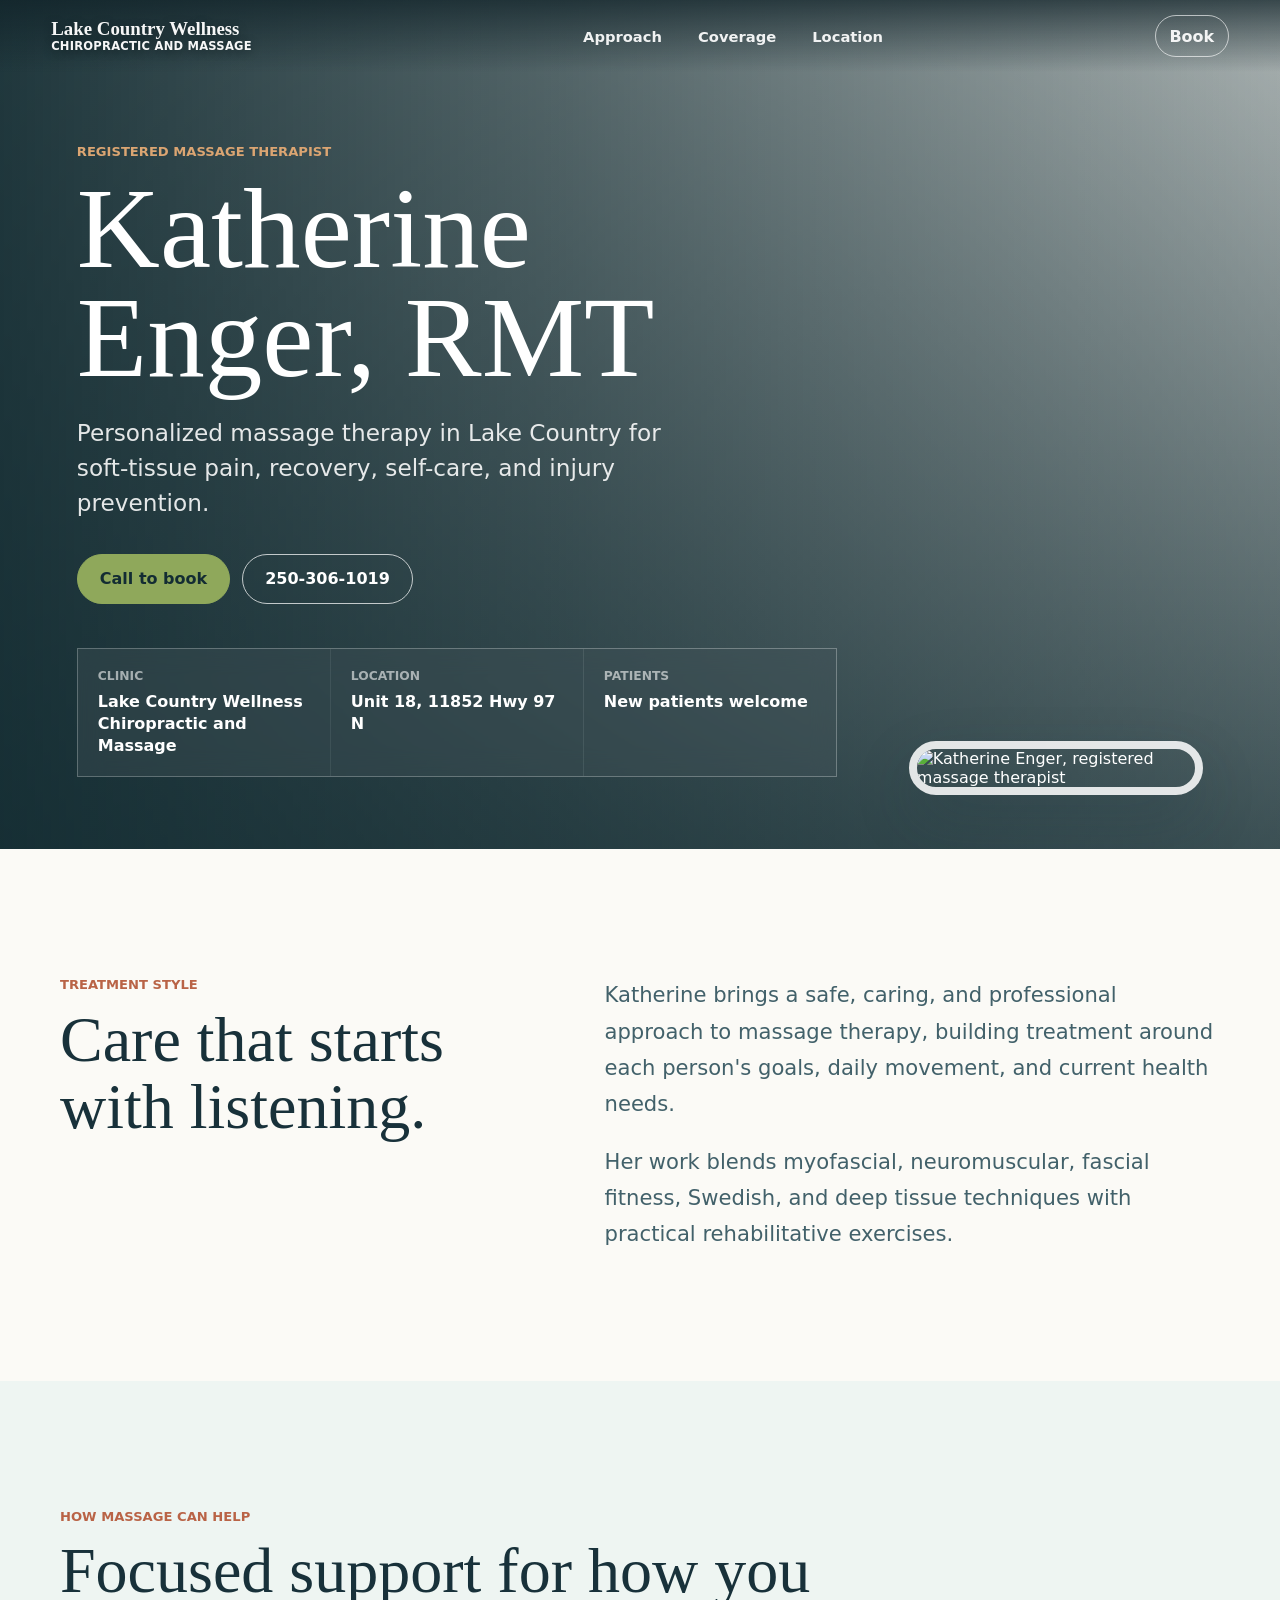
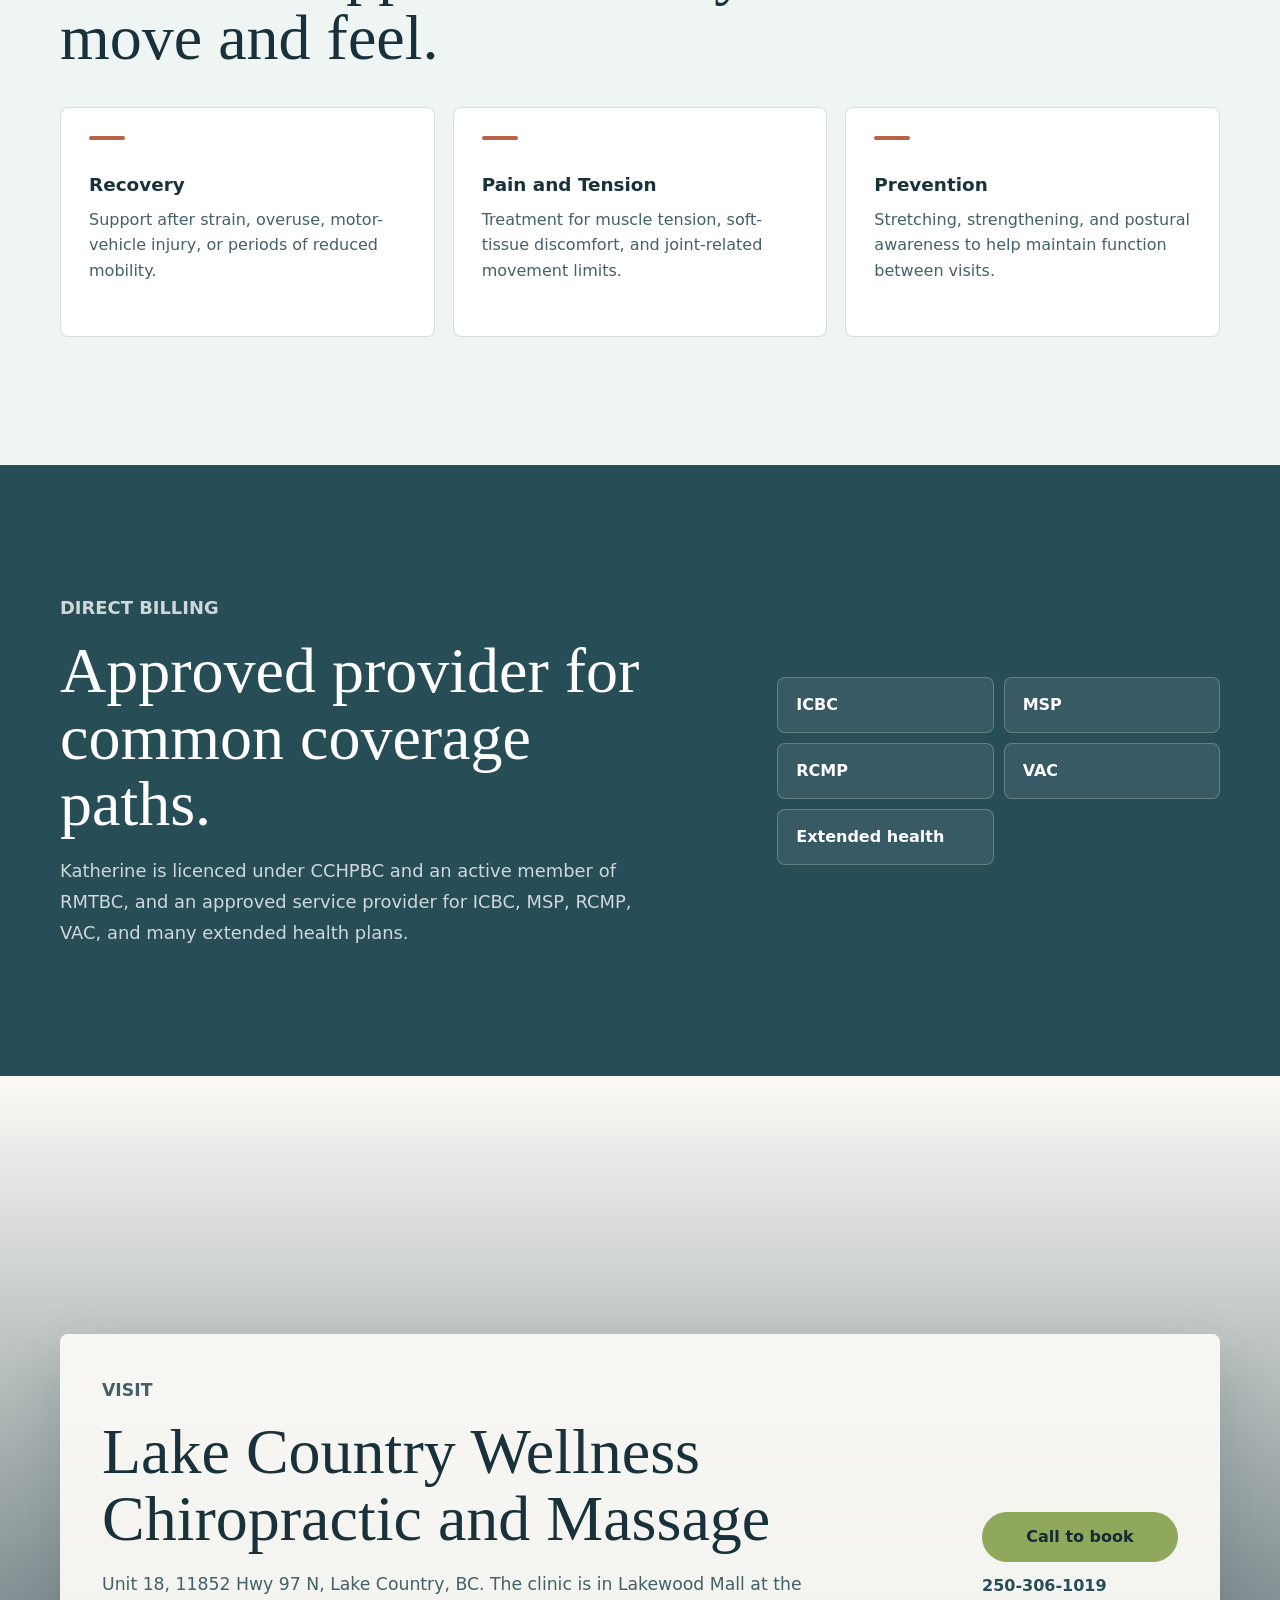
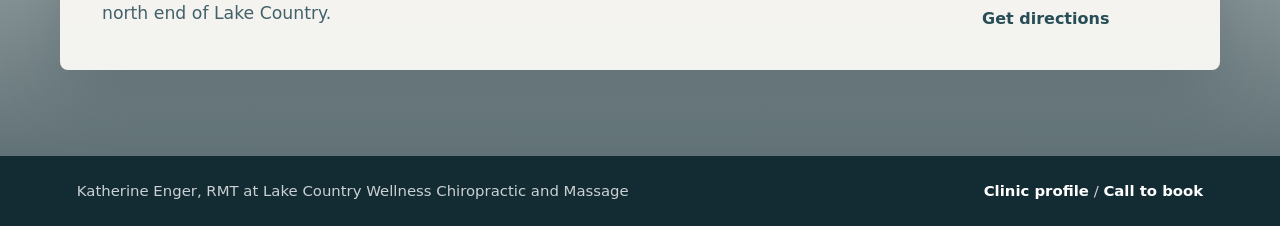
==== index.html @ 4f6250fb "Add files via upload" ====
<!doctype html>
<html lang="en-CA">
  <head>
    <meta charset="utf-8">
    <meta name="viewport" content="width=device-width, initial-scale=1">
    <title>Katherine Enger, RMT | Lake Country Massage Therapy</title>
    <meta
      name="description"
      content="Registered massage therapy with Katherine Enger, RMT at Lake Country Wellness Chiropractic and Massage in Lake Country, BC."
    >
    <meta property="og:title" content="Katherine Enger, RMT">
    <meta
      property="og:description"
      content="Personalized registered massage therapy in Lake Country, BC."
    >
    <meta property="og:type" content="website">
    <meta property="og:image" content="assets/katherine-enger-rmt.jpg">
    <link rel="icon" href="assets/katherine-enger-rmt.jpg">
    <link rel="stylesheet" href="styles.css">
  </head>
  <body>
    <header class="site-header" aria-label="Primary">
      <a class="brand" href="#top" aria-label="Katherine Enger, RMT home">
        <span class="brand-text">
          Lake Country Wellness
          <small>Chiropractic and Massage</small>
        </span>
      </a>
      <nav aria-label="Page sections">
        <a href="#approach">Approach</a>
        <a href="#coverage">Coverage</a>
        <a href="#location">Location</a>
      </nav>
      <a class="header-cta" href="tel:+12503061019">Book</a>
    </header>

    <main id="top">
      <section class="hero" aria-labelledby="hero-title">
        <div class="hero-bg" role="img" aria-label="Registered massage therapy treatment"></div>
        <div class="hero-overlay"></div>
        <div class="hero-content">
          <p class="eyebrow">Registered Massage Therapist</p>
          <h1 id="hero-title">Katherine Enger, RMT</h1>
          <p class="hero-copy">
            Personalized massage therapy in Lake Country for soft-tissue pain,
            recovery, self-care, and injury prevention.
          </p>
          <div class="hero-actions" aria-label="Booking actions">
            <a class="button primary" href="tel:+12503061019">Call to book</a>
            <a class="button secondary" href="tel:+12503061019">250-306-1019</a>
          </div>
          <dl class="hero-facts" aria-label="Practice details">
            <div>
              <dt>Clinic</dt>
              <dd>Lake Country Wellness Chiropractic and Massage</dd>
            </div>
            <div>
              <dt>Location</dt>
              <dd>Unit 18, 11852 Hwy 97 N</dd>
            </div>
            <div>
              <dt>Patients</dt>
              <dd>New patients welcome</dd>
            </div>
          </dl>
        </div>
        <figure class="portrait">
          <img src="assets/katherine-enger-rmt.jpg" alt="Katherine Enger, registered massage therapist">
        </figure>
      </section>

      <section id="approach" class="section intro">
        <div class="section-inner two-column">
          <div>
            <p class="eyebrow">Treatment Style</p>
            <h2>Care that starts with listening.</h2>
          </div>
          <div class="lead-copy">
            <p>
              Katherine brings a safe, caring, and professional approach to massage
              therapy, building treatment around each person's goals, daily movement,
              and current health needs.
            </p>
            <p>
              Her work blends myofascial, neuromuscular, fascial fitness, Swedish,
              and deep tissue techniques with practical rehabilitative exercises.
            </p>
          </div>
        </div>
      </section>

      <section class="section services" aria-labelledby="services-title">
        <div class="section-inner">
          <div class="section-heading">
            <p class="eyebrow">How Massage Can Help</p>
            <h2 id="services-title">Focused support for how you move and feel.</h2>
          </div>
          <div class="service-grid">
            <article class="service-card">
              <span class="service-icon" aria-hidden="true"></span>
              <h3>Recovery</h3>
              <p>Support after strain, overuse, motor-vehicle injury, or periods of reduced mobility.</p>
            </article>
            <article class="service-card">
              <span class="service-icon" aria-hidden="true"></span>
              <h3>Pain and Tension</h3>
              <p>Treatment for muscle tension, soft-tissue discomfort, and joint-related movement limits.</p>
            </article>
            <article class="service-card">
              <span class="service-icon" aria-hidden="true"></span>
              <h3>Prevention</h3>
              <p>Stretching, strengthening, and postural awareness to help maintain function between visits.</p>
            </article>
          </div>
        </div>
      </section>

      <section id="coverage" class="section coverage" aria-labelledby="coverage-title">
        <div class="section-inner coverage-layout">
          <div class="coverage-copy">
            <p class="eyebrow">Direct Billing</p>
            <h2 id="coverage-title">Approved provider for common coverage paths.</h2>
            <p>
              Katherine is licenced under CCHPBC and an active member of RMTBC,
              and an approved service provider for ICBC, MSP, RCMP, VAC, and many
              extended health plans.
            </p>
          </div>
          <ul class="coverage-list" aria-label="Coverage options">
            <li>ICBC</li>
            <li>MSP</li>
            <li>RCMP</li>
            <li>VAC</li>
            <li>Extended health</li>
          </ul>
        </div>
      </section>

      <section id="location" class="section location" aria-labelledby="location-title">
        <div class="location-photo" role="img" aria-label="Okanagan lake landscape"></div>
        <div class="section-inner location-panel">
          <div>
            <p class="eyebrow">Visit</p>
            <h2 id="location-title">Lake Country Wellness Chiropractic and Massage</h2>
            <p>
              Unit 18, 11852 Hwy 97 N, Lake Country, BC. The clinic is in Lakewood
              Mall at the north end of Lake Country.
            </p>
          </div>
          <div class="contact-stack">
            <a class="button primary" href="tel:+12503061019">Call to book</a>
            <a class="text-link" href="tel:+12503061019">250-306-1019</a>
            <a
              class="text-link"
              href="https://www.google.com/maps/search/?api=1&query=Unit+18+11852+HWY+97+N+Lake+Country+BC+V4V+1E3"
            >Get directions</a>
          </div>
        </div>
      </section>
    </main>

    <footer class="site-footer">
      <p>Katherine Enger, RMT at Lake Country Wellness Chiropractic and Massage</p>
      <p>
        <a href="https://lakecountryspineandwellness.com/therapists">Clinic profile</a>
        <span aria-hidden="true"> / </span>
        <a href="tel:+12503061019">Call to book</a>
      </p>
    </footer>
  </body>
</html>
---- styles.css ----
:root {
  --ink: #18313a;
  --ink-soft: #42616a;
  --paper: #fbfaf6;
  --mist: #eef5f2;
  --sage: #8fa85b;
  --teal: #416c75;
  --teal-deep: #274d57;
  --clay: #b96346;
  --white: #ffffff;
  --line: rgba(24, 49, 58, 0.16);
  --shadow: 0 24px 60px rgba(24, 49, 58, 0.2);
}

* {
  box-sizing: border-box;
}

html {
  scroll-behavior: smooth;
}

body {
  margin: 0;
  background: var(--paper);
  color: var(--ink);
  font-family: Inter, ui-sans-serif, system-ui, -apple-system, BlinkMacSystemFont, "Segoe UI", sans-serif;
  letter-spacing: 0;
}

body::selection {
  background: var(--sage);
  color: var(--ink);
}

a {
  color: inherit;
  text-decoration: none;
}

img {
  display: block;
  max-width: 100%;
}

.site-header {
  position: fixed;
  top: 0;
  left: 0;
  z-index: 20;
  display: grid;
  grid-template-columns: auto 1fr auto;
  align-items: center;
  gap: 24px;
  width: 100%;
  min-height: 72px;
  padding: 14px clamp(18px, 4vw, 56px);
  color: var(--white);
  background: linear-gradient(180deg, rgba(16, 34, 40, 0.74), rgba(16, 34, 40, 0));
}

.brand {
  display: inline-flex;
  align-items: center;
  width: 260px;
  min-width: 210px;
}

.brand-text {
  display: grid;
  gap: 2px;
  color: rgba(255, 255, 255, 0.96);
  font-family: Georgia, "Times New Roman", serif;
  font-size: 1.18rem;
  font-weight: 700;
  line-height: 1;
  text-shadow: 0 2px 10px rgba(0, 0, 0, 0.35);
}

.brand-text small {
  font-family: Inter, ui-sans-serif, system-ui, -apple-system, BlinkMacSystemFont, "Segoe UI", sans-serif;
  font-size: 0.72rem;
  font-weight: 800;
  letter-spacing: 0.02em;
  text-transform: uppercase;
}

nav {
  display: flex;
  justify-content: center;
  gap: clamp(18px, 3vw, 36px);
  font-size: 0.92rem;
  font-weight: 700;
}

nav a,
.header-cta {
  opacity: 0.92;
}

nav a:hover,
.header-cta:hover,
.text-link:hover {
  opacity: 1;
  text-decoration: underline;
  text-underline-offset: 5px;
}

.header-cta {
  display: inline-flex;
  align-items: center;
  justify-content: center;
  min-width: 74px;
  min-height: 42px;
  border: 1px solid rgba(255, 255, 255, 0.68);
  border-radius: 999px;
  font-weight: 800;
}

.hero {
  position: relative;
  min-height: 88vh;
  padding: clamp(112px, 16vh, 180px) clamp(20px, 6vw, 84px) clamp(56px, 8vh, 96px);
  overflow: hidden;
  color: var(--white);
}

.hero-bg,
.hero-overlay {
  position: absolute;
  inset: 0;
}

.hero-bg {
  background-image: url("assets/massage-therapy-room.jpg");
  background-position: center;
  background-size: cover;
  transform: scale(1.02);
}

.hero-overlay {
  background:
    linear-gradient(90deg, rgba(18, 43, 49, 0.92), rgba(18, 43, 49, 0.64) 44%, rgba(18, 43, 49, 0.2)),
    linear-gradient(180deg, rgba(18, 43, 49, 0.18), rgba(18, 43, 49, 0.78));
}

.hero-content {
  position: relative;
  z-index: 2;
  max-width: 820px;
}

.eyebrow {
  margin: 0 0 14px;
  color: var(--clay);
  font-size: 0.82rem;
  font-weight: 900;
  line-height: 1.2;
  text-transform: uppercase;
}

.hero .eyebrow {
  color: #dba572;
}

h1,
h2,
h3,
p {
  margin-top: 0;
}

h1 {
  max-width: 760px;
  margin-bottom: 22px;
  font-family: Georgia, "Times New Roman", serif;
  font-size: clamp(3.4rem, 9vw, 8.6rem);
  font-weight: 500;
  line-height: 0.95;
  letter-spacing: 0;
}

h2 {
  margin-bottom: 18px;
  font-family: Georgia, "Times New Roman", serif;
  font-size: clamp(2.25rem, 5vw, 4.35rem);
  font-weight: 500;
  line-height: 1.04;
  letter-spacing: 0;
}

h3 {
  margin-bottom: 10px;
  font-size: 1.15rem;
  line-height: 1.2;
  letter-spacing: 0;
}

.hero-copy {
  max-width: 620px;
  margin-bottom: 34px;
  font-size: clamp(1.12rem, 2vw, 1.45rem);
  line-height: 1.52;
  color: rgba(255, 255, 255, 0.88);
}

.hero-actions {
  display: flex;
  flex-wrap: wrap;
  gap: 12px;
  margin-bottom: 44px;
}

.button {
  display: inline-flex;
  align-items: center;
  justify-content: center;
  min-height: 50px;
  padding: 0 22px;
  border-radius: 999px;
  font-weight: 900;
  line-height: 1;
  transition: transform 160ms ease, background-color 160ms ease, border-color 160ms ease;
}

.button:hover {
  transform: translateY(-1px);
}

.button.primary {
  border: 1px solid var(--sage);
  background: var(--sage);
  color: #132c33;
}

.button.secondary {
  border: 1px solid rgba(255, 255, 255, 0.72);
  color: var(--white);
}

.hero-facts {
  display: grid;
  grid-template-columns: repeat(3, minmax(0, 1fr));
  gap: 1px;
  max-width: 760px;
  margin: 0;
  border: 1px solid rgba(255, 255, 255, 0.2);
  background: rgba(255, 255, 255, 0.12);
  backdrop-filter: blur(12px);
}

.hero-facts div {
  min-height: 96px;
  padding: 20px;
  background: rgba(14, 35, 41, 0.28);
}

.hero-facts dt {
  margin-bottom: 8px;
  color: rgba(255, 255, 255, 0.58);
  font-size: 0.77rem;
  font-weight: 900;
  text-transform: uppercase;
}

.hero-facts dd {
  margin: 0;
  font-weight: 800;
  line-height: 1.35;
}

.portrait {
  position: absolute;
  right: clamp(22px, 6vw, 88px);
  bottom: clamp(22px, 6vh, 70px);
  z-index: 3;
  width: clamp(172px, 23vw, 300px);
  margin: 0;
  border: 8px solid rgba(255, 255, 255, 0.86);
  border-radius: 999px;
  box-shadow: var(--shadow);
  overflow: hidden;
}

.section {
  padding: clamp(70px, 10vw, 132px) 0;
}

.section-inner {
  width: min(1160px, calc(100% - 40px));
  margin: 0 auto;
}

.two-column {
  display: grid;
  grid-template-columns: minmax(0, 0.85fr) minmax(0, 1.15fr);
  gap: clamp(32px, 7vw, 96px);
  align-items: start;
}

.lead-copy {
  color: var(--ink-soft);
  font-size: clamp(1.05rem, 2vw, 1.32rem);
  line-height: 1.72;
}

.lead-copy p:last-child,
.coverage-copy p:last-child,
.location-panel p:last-child,
.service-card p:last-child,
.site-footer p:last-child {
  margin-bottom: 0;
}

.services {
  background: var(--mist);
}

.section-heading {
  max-width: 760px;
  margin-bottom: 36px;
}

.service-grid {
  display: grid;
  grid-template-columns: repeat(3, minmax(0, 1fr));
  gap: 18px;
}

.service-card {
  min-height: 230px;
  padding: 28px;
  border: 1px solid var(--line);
  border-radius: 8px;
  background: var(--white);
}

.service-icon {
  display: block;
  width: 36px;
  height: 4px;
  margin-bottom: 34px;
  border-radius: 99px;
  background: var(--clay);
}

.service-card p {
  color: var(--ink-soft);
  line-height: 1.62;
}

.coverage {
  background: var(--teal-deep);
  color: var(--white);
}

.coverage-layout {
  display: grid;
  grid-template-columns: minmax(0, 1fr) minmax(280px, 0.72fr);
  gap: clamp(32px, 8vw, 110px);
  align-items: center;
}

.coverage-copy p {
  max-width: 700px;
  color: rgba(255, 255, 255, 0.78);
  font-size: 1.12rem;
  line-height: 1.72;
}

.coverage-list {
  display: grid;
  grid-template-columns: repeat(2, minmax(0, 1fr));
  gap: 10px;
  margin: 0;
  padding: 0;
  list-style: none;
}

.coverage-list li {
  min-height: 56px;
  padding: 17px 18px;
  border: 1px solid rgba(255, 255, 255, 0.22);
  border-radius: 8px;
  background: rgba(255, 255, 255, 0.08);
  font-weight: 850;
}

.location {
  position: relative;
  min-height: 680px;
  display: grid;
  align-items: end;
  padding: 0;
  overflow: hidden;
}

.location-photo {
  position: absolute;
  inset: 0;
  background-image:
    linear-gradient(180deg, rgba(251, 250, 246, 0.14), rgba(24, 49, 58, 0.68)),
    url("assets/clinic-team-image.jpg");
  background-position: center;
  background-size: cover;
}

.location-panel {
  position: relative;
  z-index: 2;
  display: grid;
  grid-template-columns: minmax(0, 1fr) auto;
  gap: 28px;
  align-items: end;
  margin-bottom: clamp(36px, 8vw, 86px);
  padding: clamp(26px, 4vw, 42px);
  border-radius: 8px;
  background: rgba(251, 250, 246, 0.94);
  box-shadow: var(--shadow);
}

.location-panel p {
  max-width: 740px;
  color: var(--ink-soft);
  font-size: 1.08rem;
  line-height: 1.68;
}

.contact-stack {
  display: grid;
  justify-items: start;
  gap: 14px;
  min-width: 196px;
}

.contact-stack .button {
  width: 100%;
}

.text-link {
  color: var(--teal-deep);
  font-weight: 900;
}

.site-footer {
  display: flex;
  flex-wrap: wrap;
  justify-content: space-between;
  gap: 14px;
  padding: 26px clamp(20px, 6vw, 84px);
  color: rgba(255, 255, 255, 0.78);
  background: #132c33;
  font-size: 0.93rem;
}

.site-footer p {
  margin: 0;
}

.site-footer a {
  color: var(--white);
  font-weight: 800;
}

@media (max-width: 920px) {
  .site-header {
    grid-template-columns: auto 1fr;
    min-height: 66px;
  }

  .brand {
    width: 220px;
    min-width: 180px;
  }

  nav {
    display: none;
  }

  .header-cta {
    justify-self: end;
  }

  .hero {
    min-height: auto;
    padding-top: 112px;
  }

  .hero-overlay {
    background:
      linear-gradient(180deg, rgba(18, 43, 49, 0.88), rgba(18, 43, 49, 0.5) 48%, rgba(18, 43, 49, 0.86)),
      linear-gradient(90deg, rgba(18, 43, 49, 0.64), rgba(18, 43, 49, 0.34));
  }

  .portrait {
    position: relative;
    right: auto;
    bottom: auto;
    width: min(240px, 62vw);
    margin: 38px 0 0;
  }

  .hero-facts,
  .service-grid,
  .coverage-layout,
  .location-panel,
  .two-column {
    grid-template-columns: 1fr;
  }

  .location-panel {
    align-items: start;
  }
}

@media (max-width: 600px) {
  .site-header {
    gap: 12px;
    padding: 12px 16px;
  }

  .brand {
    width: 190px;
    min-width: 0;
  }

  .brand-text {
    font-size: 1rem;
  }

  .brand-text small {
    font-size: 0.62rem;
  }

  .header-cta {
    min-width: 66px;
    min-height: 40px;
  }

  .hero {
    padding: 100px 18px 48px;
  }

  h1 {
    font-size: 3.35rem;
  }

  .button {
    width: 100%;
  }

  .hero-facts div {
    min-height: 82px;
    padding: 16px;
  }

  .section-inner {
    width: min(100% - 32px, 1160px);
  }

  .section {
    padding: 58px 0;
  }

  .service-card {
    min-height: 0;
  }

  .coverage-list {
    grid-template-columns: 1fr;
  }

  .location {
    min-height: 640px;
  }

  .location-panel {
    margin-bottom: 22px;
    padding: 24px;
  }
}
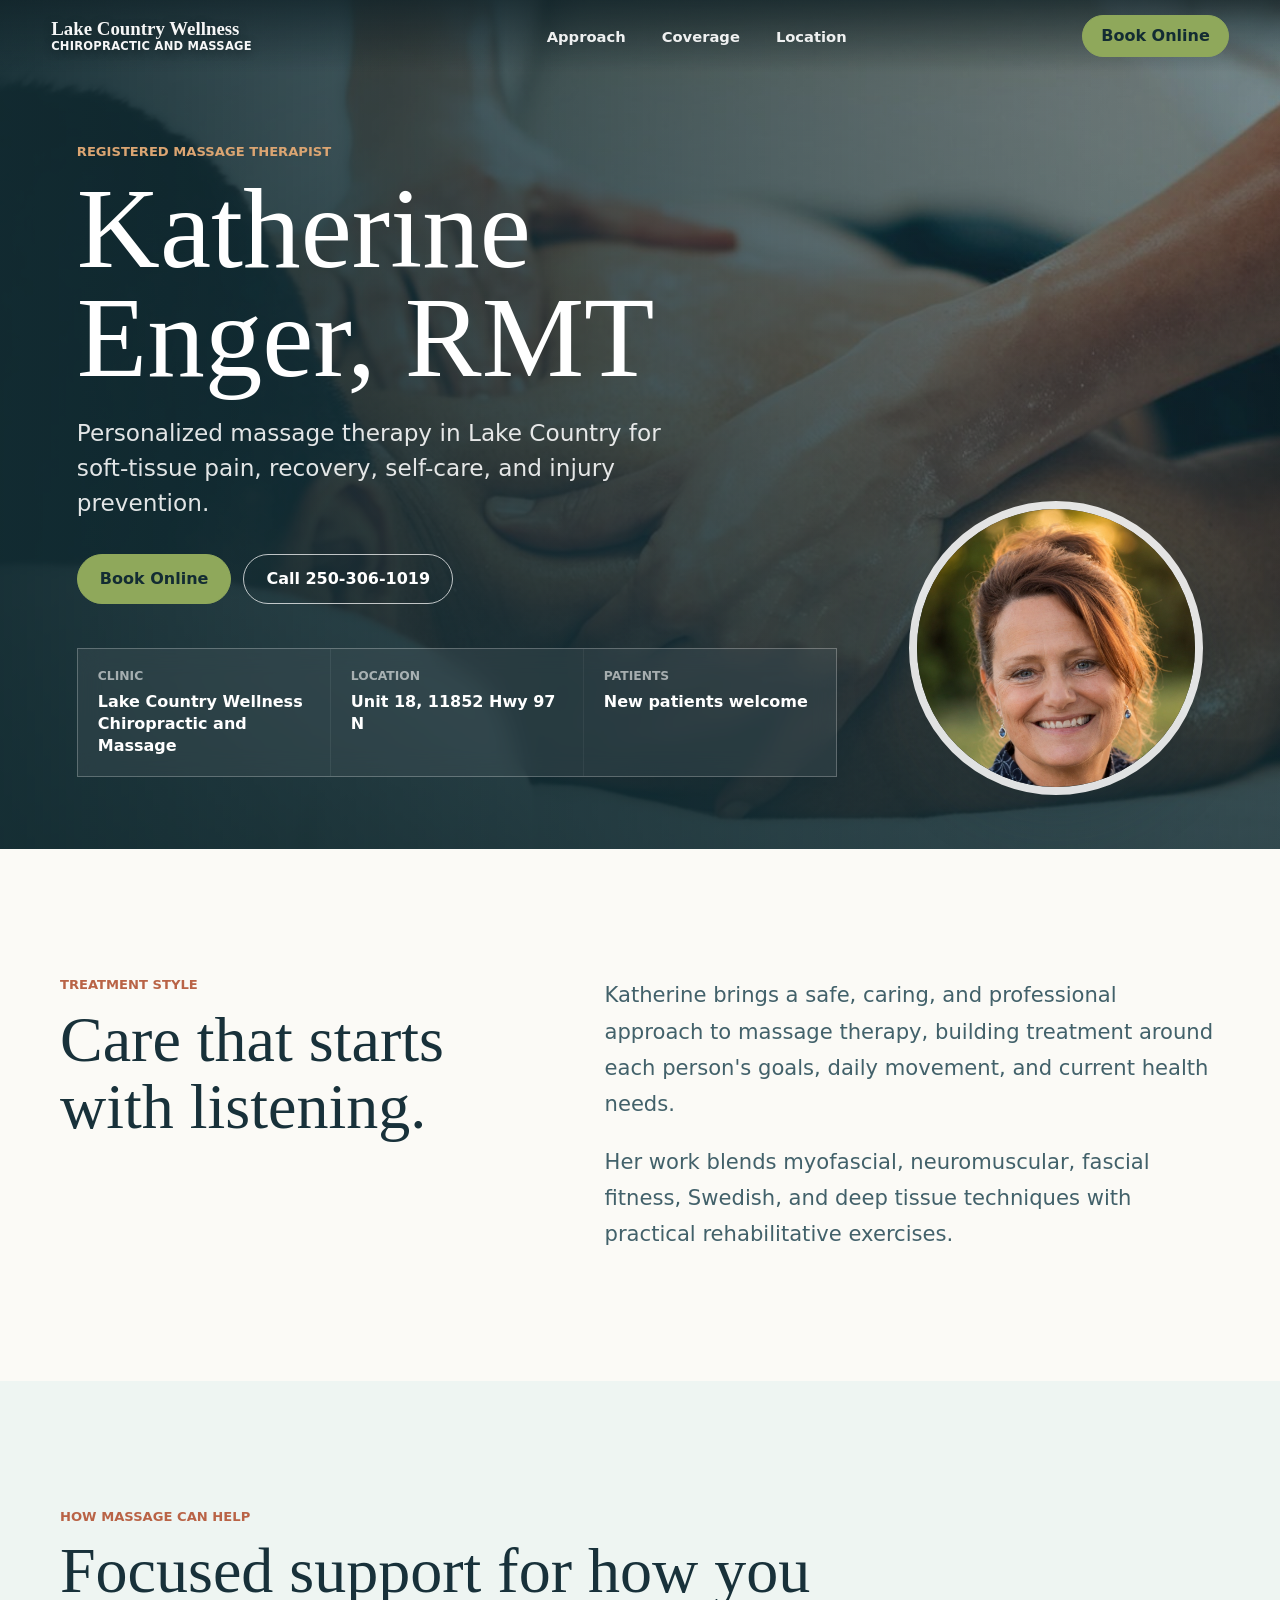
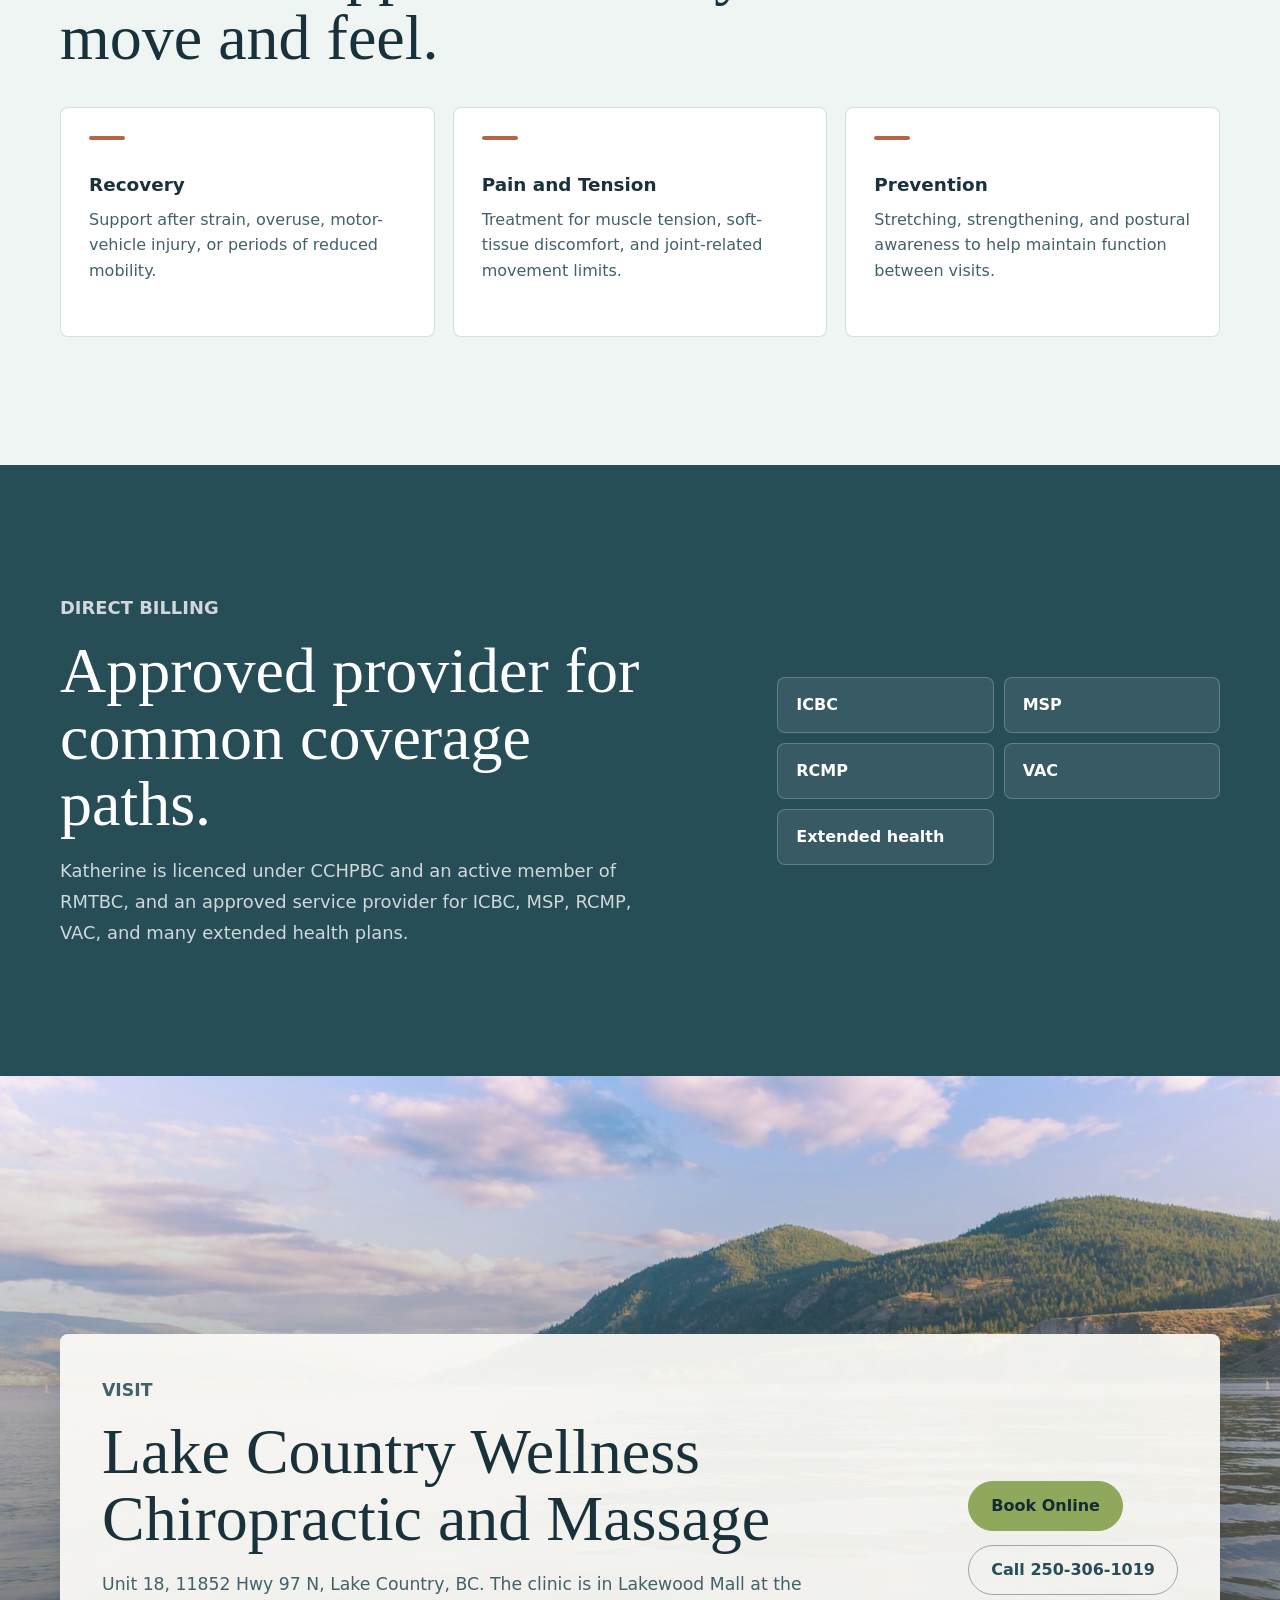
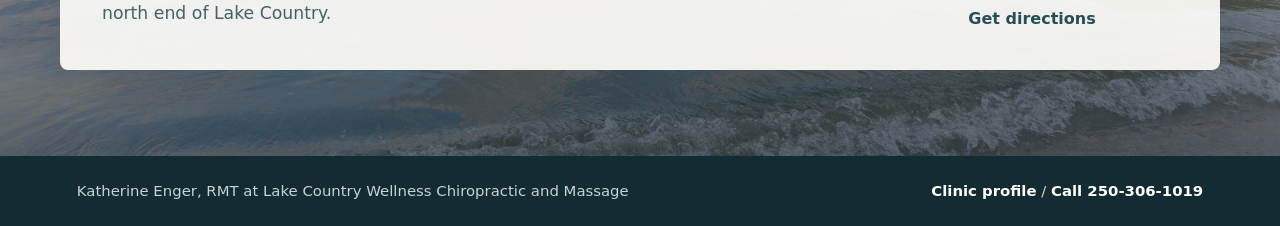
==== commit 5343314f: "Fix asset paths and booking links" ====
--- a/index.html
+++ b/index.html
@@ -31,7 +31,7 @@
         <a href="#coverage">Coverage</a>
         <a href="#location">Location</a>
       </nav>
-      <a class="header-cta" href="tel:+12503061019">Book</a>
+      <a class="header-cta" href="https://katherineengerrmt.janeapp.com/" target="_blank" rel="noopener noreferrer">Book Online</a>
     </header>
 
     <main id="top">
@@ -46,8 +46,8 @@
             recovery, self-care, and injury prevention.
           </p>
           <div class="hero-actions" aria-label="Booking actions">
-            <a class="button primary" href="tel:+12503061019">Call to book</a>
-            <a class="button secondary" href="tel:+12503061019">250-306-1019</a>
+            <a class="button primary booking-button" href="https://katherineengerrmt.janeapp.com/" target="_blank" rel="noopener noreferrer">Book Online</a>
+            <a class="button secondary call-button" href="tel:+12503061019">Call 250-306-1019</a>
           </div>
           <dl class="hero-facts" aria-label="Practice details">
             <div>
@@ -148,8 +148,8 @@
             </p>
           </div>
           <div class="contact-stack">
-            <a class="button primary" href="tel:+12503061019">Call to book</a>
-            <a class="text-link" href="tel:+12503061019">250-306-1019</a>
+            <a class="button primary booking-button" href="https://katherineengerrmt.janeapp.com/" target="_blank" rel="noopener noreferrer">Book Online</a>
+            <a class="button secondary call-button" href="tel:+12503061019">Call 250-306-1019</a>
             <a
               class="text-link"
               href="https://www.google.com/maps/search/?api=1&query=Unit+18+11852+HWY+97+N+Lake+Country+BC+V4V+1E3"
@@ -164,7 +164,7 @@
       <p>
         <a href="https://lakecountryspineandwellness.com/therapists">Clinic profile</a>
         <span aria-hidden="true"> / </span>
-        <a href="tel:+12503061019">Call to book</a>
+        <a href="tel:+12503061019">Call 250-306-1019</a>
       </p>
     </footer>
   </body>
--- a/styles.css
+++ b/styles.css
@@ -93,13 +93,11 @@
   font-weight: 700;
 }
 
-nav a,
-.header-cta {
+nav a {
   opacity: 0.92;
 }
 
 nav a:hover,
-.header-cta:hover,
 .text-link:hover {
   opacity: 1;
   text-decoration: underline;
@@ -110,11 +108,23 @@
   display: inline-flex;
   align-items: center;
   justify-content: center;
-  min-width: 74px;
+  min-width: 0;
   min-height: 42px;
-  border: 1px solid rgba(255, 255, 255, 0.68);
+  padding: 0 18px;
+  border: 1px solid var(--sage);
   border-radius: 999px;
-  font-weight: 800;
+  background: var(--sage);
+  color: #132c33;
+  font-weight: 900;
+  line-height: 1;
+  white-space: nowrap;
+  transition: transform 160ms ease, background-color 160ms ease, border-color 160ms ease;
+}
+
+.header-cta:hover {
+  opacity: 1;
+  text-decoration: none;
+  transform: translateY(-1px);
 }
 
 .hero {
@@ -220,6 +230,7 @@
   border-radius: 999px;
   font-weight: 900;
   line-height: 1;
+  white-space: nowrap;
   transition: transform 160ms ease, background-color 160ms ease, border-color 160ms ease;
 }
 
@@ -227,14 +238,17 @@
   transform: translateY(-1px);
 }
 
-.button.primary {
+.button.primary,
+.button.booking-button {
   border: 1px solid var(--sage);
   background: var(--sage);
   color: #132c33;
 }
 
-.button.secondary {
+.button.secondary,
+.button.call-button {
   border: 1px solid rgba(255, 255, 255, 0.72);
+  background: transparent;
   color: var(--white);
 }
 
@@ -434,7 +448,12 @@
 }
 
 .contact-stack .button {
-  width: 100%;
+  width: auto;
+}
+
+.location-panel .button.call-button {
+  border-color: rgba(39, 77, 87, 0.44);
+  color: var(--teal-deep);
 }
 
 .text-link {
@@ -533,8 +552,10 @@
   }
 
   .header-cta {
-    min-width: 66px;
+    min-width: 0;
     min-height: 40px;
+    padding: 0 14px;
+    font-size: 0.9rem;
   }
 
   .hero {
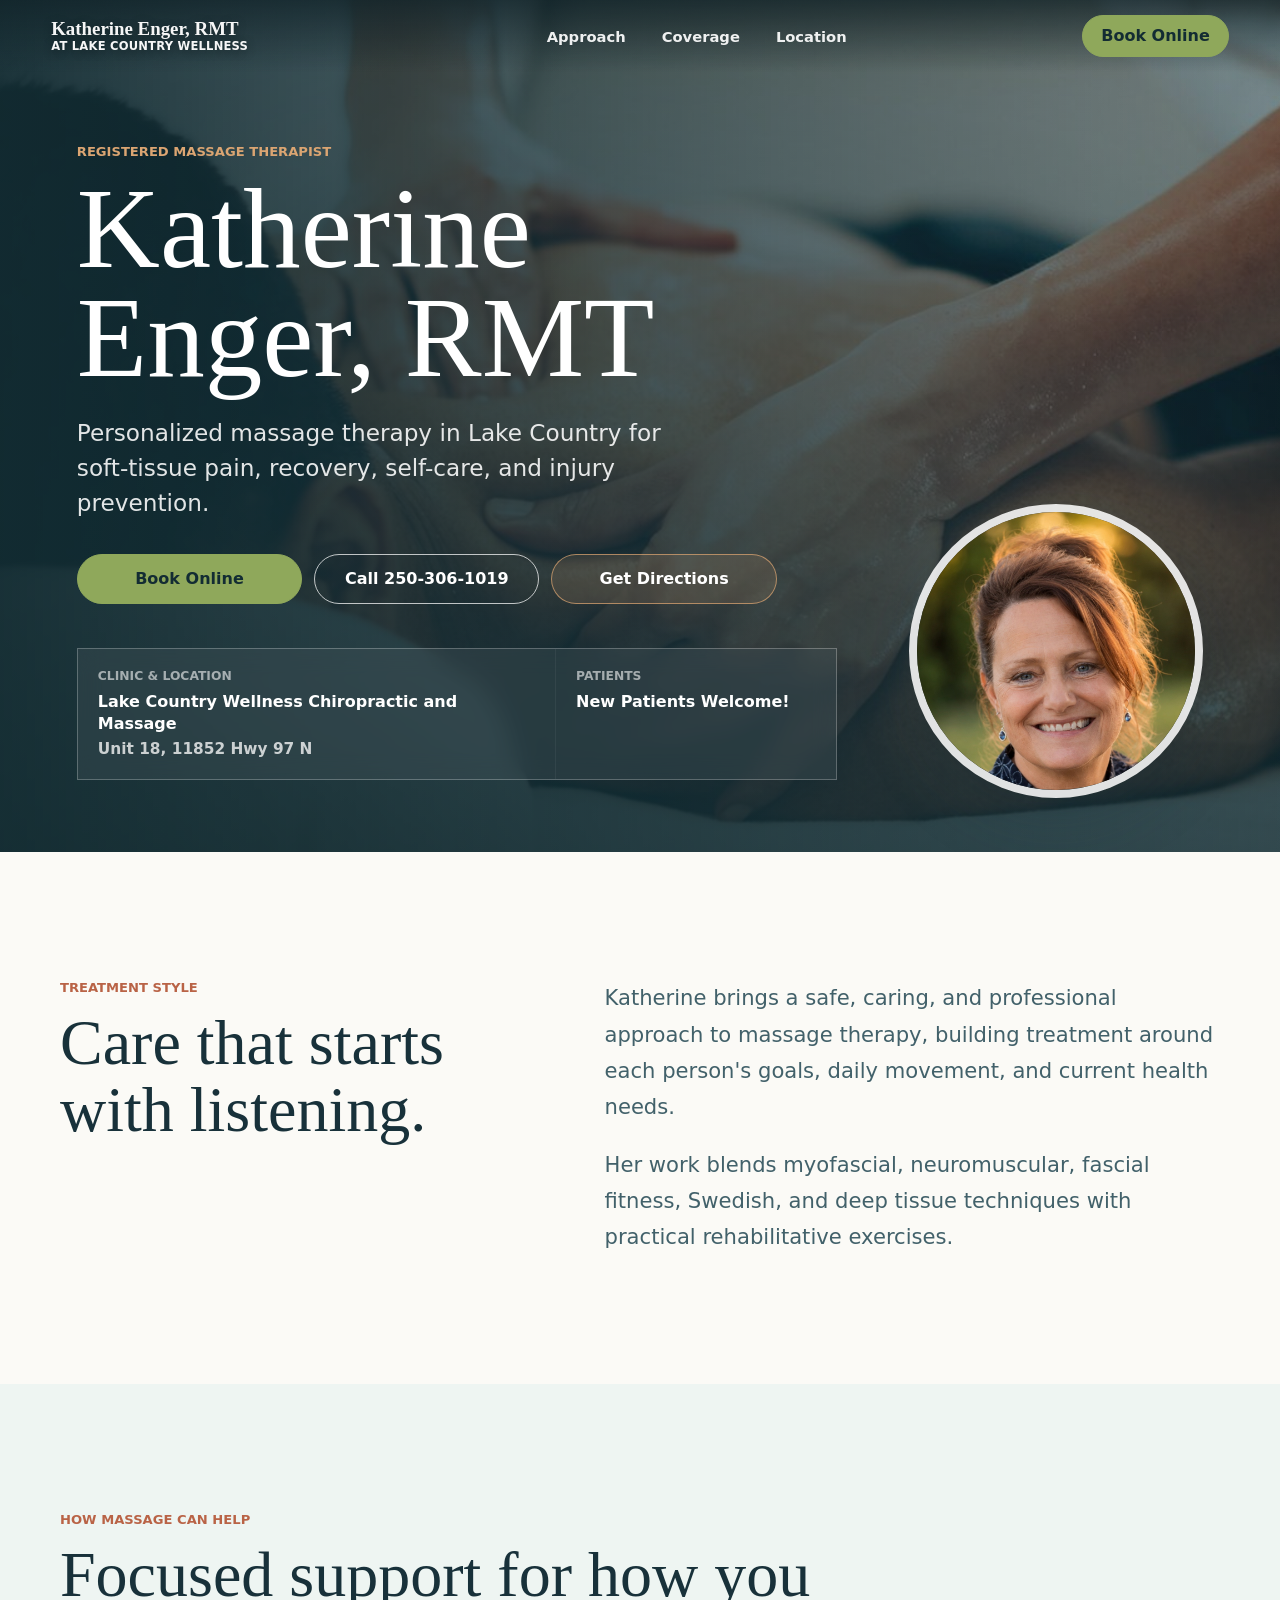
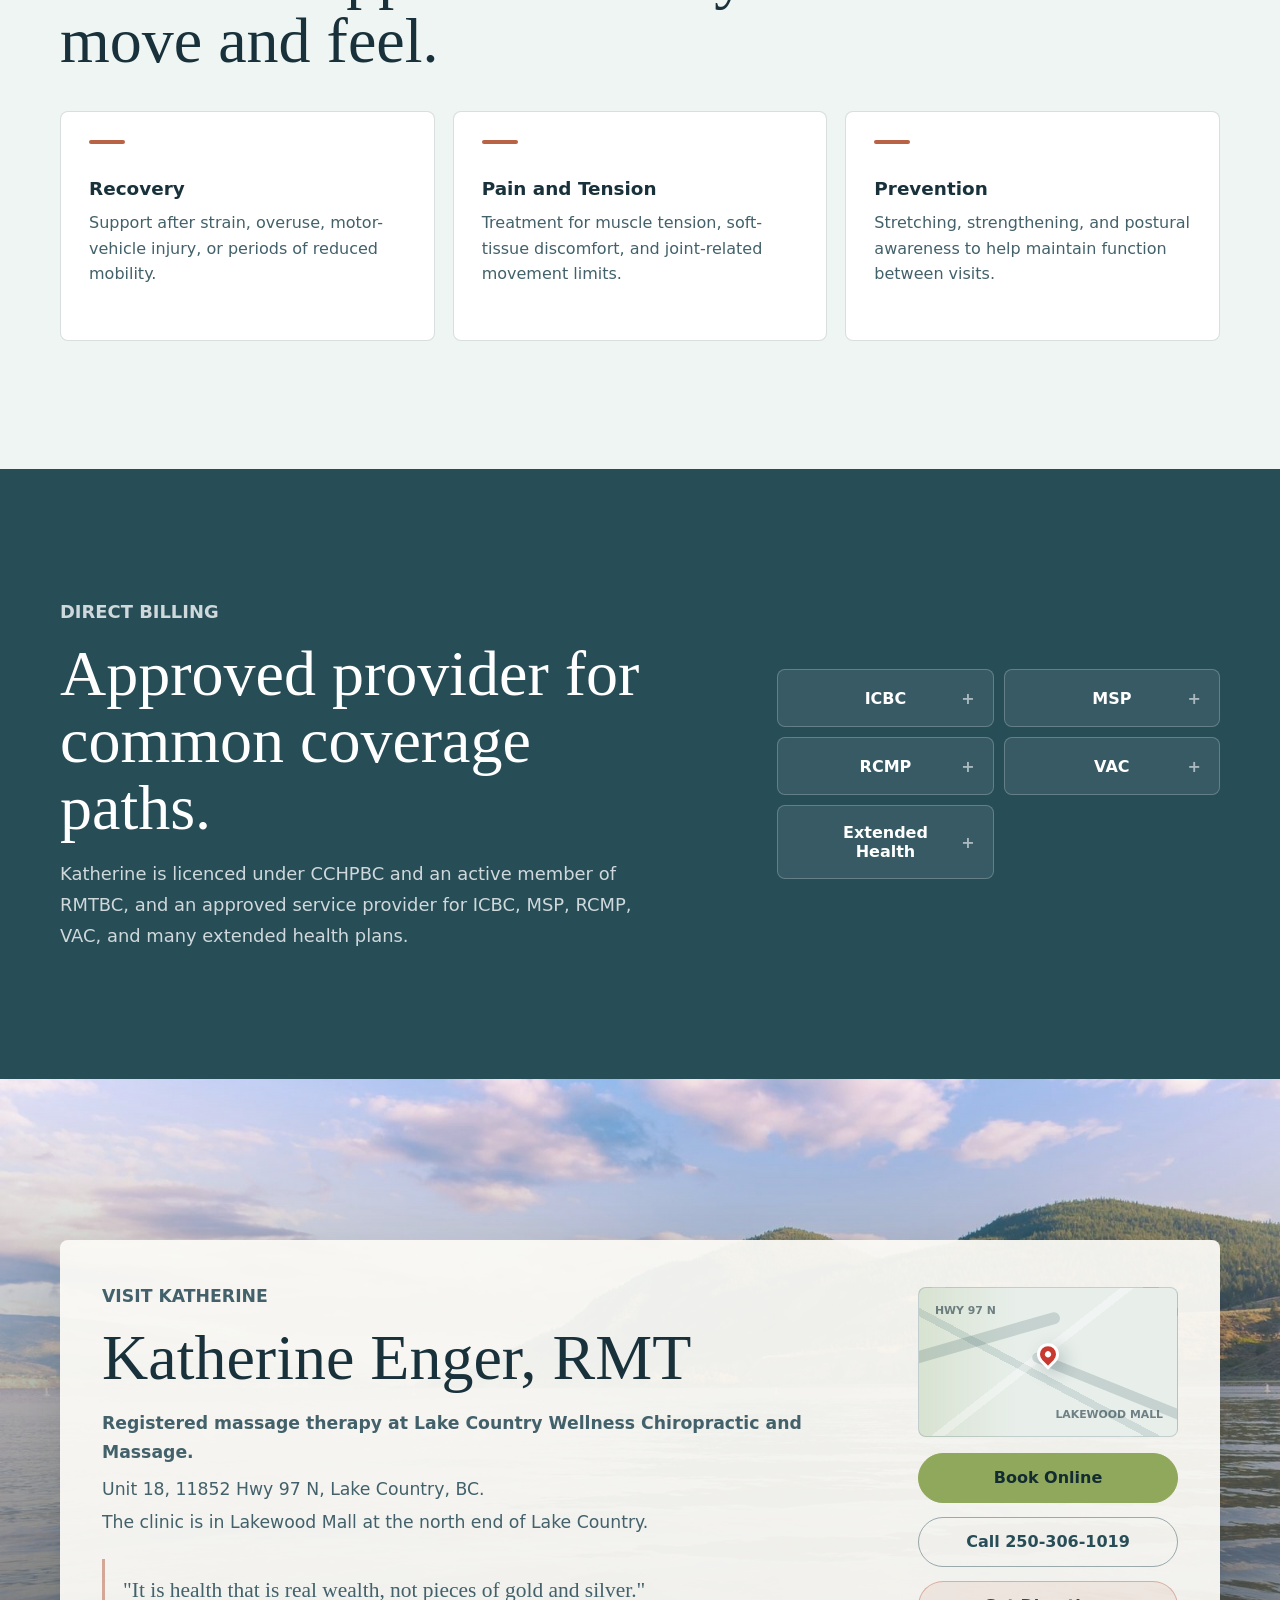
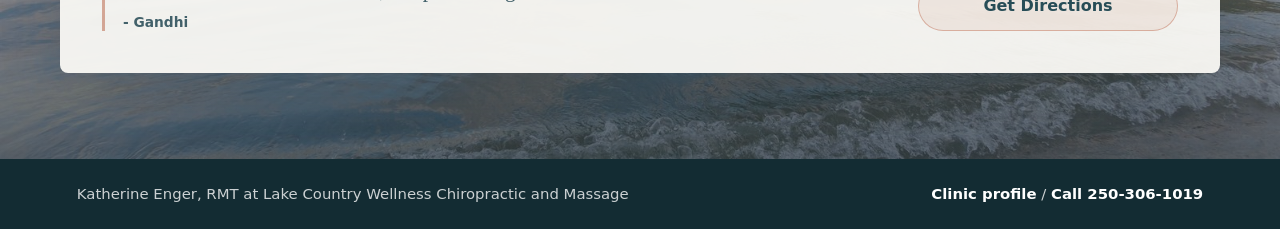
==== commit fbe89220: "Update Katherine RMT landing page content" ====
--- a/index.html
+++ b/index.html
@@ -22,14 +22,14 @@
     <header class="site-header" aria-label="Primary">
       <a class="brand" href="#top" aria-label="Katherine Enger, RMT home">
         <span class="brand-text">
-          Lake Country Wellness
-          <small>Chiropractic and Massage</small>
+          Katherine Enger, RMT
+          <small>at Lake Country Wellness</small>
         </span>
       </a>
       <nav aria-label="Page sections">
         <a href="#approach">Approach</a>
         <a href="#coverage">Coverage</a>
-        <a href="#location">Location</a>
+        <a href="#location-card">Location</a>
       </nav>
       <a class="header-cta" href="https://katherineengerrmt.janeapp.com/" target="_blank" rel="noopener noreferrer">Book Online</a>
     </header>
@@ -48,19 +48,27 @@
           <div class="hero-actions" aria-label="Booking actions">
             <a class="button primary booking-button" href="https://katherineengerrmt.janeapp.com/" target="_blank" rel="noopener noreferrer">Book Online</a>
             <a class="button secondary call-button" href="tel:+12503061019">Call 250-306-1019</a>
+            <a class="button tertiary directions-button" href="https://www.google.com/maps/search/?api=1&query=Unit+18+11852+HWY+97+N+Lake+Country+BC+V4V+1E3" target="_blank" rel="noopener noreferrer">Get Directions</a>
           </div>
           <dl class="hero-facts" aria-label="Practice details">
             <div>
-              <dt>Clinic</dt>
-              <dd>Lake Country Wellness Chiropractic and Massage</dd>
-            </div>
-            <div>
-              <dt>Location</dt>
-              <dd>Unit 18, 11852 Hwy 97 N</dd>
+              <dt>Clinic &amp; Location</dt>
+              <dd>
+                <a
+                  class="hero-map-link"
+                  href="https://www.google.com/maps/search/?api=1&query=Unit+18+11852+HWY+97+N+Lake+Country+BC+V4V+1E3"
+                  target="_blank"
+                  rel="noopener noreferrer"
+                  aria-label="Open Lake Country Wellness Chiropractic and Massage in Google Maps"
+                >
+                  Lake Country Wellness Chiropractic and Massage
+                  <span>Unit 18, 11852 Hwy 97 N</span>
+                </a>
+              </dd>
             </div>
             <div>
               <dt>Patients</dt>
-              <dd>New patients welcome</dd>
+              <dd>New Patients Welcome!</dd>
             </div>
           </dl>
         </div>
@@ -127,33 +135,98 @@
             </p>
           </div>
           <ul class="coverage-list" aria-label="Coverage options">
-            <li>ICBC</li>
-            <li>MSP</li>
-            <li>RCMP</li>
-            <li>VAC</li>
-            <li>Extended health</li>
+            <li class="coverage-item">
+              <details>
+                <summary>ICBC</summary>
+                <p class="coverage-detail">
+                  Coverage related to a motor vehicle accident claim in British
+                  Columbia. RMT may be covered when treatment is approved or
+                  eligible under the ICBC claim.
+                </p>
+              </details>
+            </li>
+            <li class="coverage-item">
+              <details>
+                <summary>MSP</summary>
+                <p class="coverage-detail">
+                  Medical Services Plan of BC. This is provincial health
+                  coverage. MSP generally does not broadly cover RMT for most
+                  people, but limited supplementary benefits may apply for
+                  eligible low-income residents.
+                </p>
+              </details>
+            </li>
+            <li class="coverage-item">
+              <details>
+                <summary>RCMP</summary>
+                <p class="coverage-detail">
+                  Coverage for Royal Canadian Mounted Police members, usually
+                  through federal or occupational health benefits. RMT coverage
+                  depends on the member's plan rules.
+                </p>
+              </details>
+            </li>
+            <li class="coverage-item">
+              <details>
+                <summary>VAC</summary>
+                <p class="coverage-detail">
+                  Veterans Affairs Canada. RMT may be covered for eligible
+                  veterans if it relates to approved benefits or treatment
+                  programs.
+                </p>
+              </details>
+            </li>
+            <li class="coverage-item">
+              <details>
+                <summary>Extended Health</summary>
+                <p class="coverage-detail">
+                  Private or employer-sponsored benefits, such as Canada Life,
+                  Sun Life, Manulife, Blue Cross, and similar plans. RMT is
+                  commonly covered up to an annual maximum, often requiring the
+                  therapist to be registered.
+                </p>
+              </details>
+            </li>
           </ul>
         </div>
       </section>
 
       <section id="location" class="section location" aria-labelledby="location-title">
         <div class="location-photo" role="img" aria-label="Okanagan lake landscape"></div>
-        <div class="section-inner location-panel">
-          <div>
-            <p class="eyebrow">Visit</p>
-            <h2 id="location-title">Lake Country Wellness Chiropractic and Massage</h2>
-            <p>
-              Unit 18, 11852 Hwy 97 N, Lake Country, BC. The clinic is in Lakewood
-              Mall at the north end of Lake Country.
-            </p>
-          </div>
-          <div class="contact-stack">
-            <a class="button primary booking-button" href="https://katherineengerrmt.janeapp.com/" target="_blank" rel="noopener noreferrer">Book Online</a>
-            <a class="button secondary call-button" href="tel:+12503061019">Call 250-306-1019</a>
+        <div id="location-card" class="section-inner location-panel">
+          <div class="location-copy">
+            <p class="eyebrow">Visit Katherine</p>
+            <h2 id="location-title">Katherine Enger, RMT</h2>
+            <p class="location-intro">
+              Registered massage therapy at Lake Country Wellness Chiropractic
+              and Massage.
+            </p>
+            <p class="location-address">
+              <span>Unit 18, 11852 Hwy 97 N, Lake Country, BC.</span>
+              <span>The clinic is in Lakewood Mall at the north end of Lake Country.</span>
+            </p>
+            <blockquote class="health-quote">
+              <p>"It is health that is real wealth, not pieces of gold and silver."</p>
+              <cite>- Gandhi</cite>
+            </blockquote>
+          </div>
+          <div class="location-side">
             <a
-              class="text-link"
+              class="map-preview"
               href="https://www.google.com/maps/search/?api=1&query=Unit+18+11852+HWY+97+N+Lake+Country+BC+V4V+1E3"
-            >Get directions</a>
+              target="_blank"
+              rel="noopener noreferrer"
+              aria-label="Open clinic location in Google Maps"
+            >
+              <span class="map-road map-road-main">Hwy 97 N</span>
+              <span class="map-road map-road-cross">Lakewood Mall</span>
+              <span class="map-pin" aria-hidden="true"></span>
+            </a>
+            <div class="contact-stack">
+              <a class="button primary booking-button" href="https://katherineengerrmt.janeapp.com/" target="_blank" rel="noopener noreferrer">Book Online</a>
+              <a class="button secondary call-button" href="tel:+12503061019">Call 250-306-1019</a>
+              <a class="button tertiary directions-button" href="https://www.google.com/maps/search/?api=1&query=Unit+18+11852+HWY+97+N+Lake+Country+BC+V4V+1E3" target="_blank" rel="noopener noreferrer">Get Directions</a>
+            </div>
           </div>
         </div>
       </section>
@@ -167,5 +240,15 @@
         <a href="tel:+12503061019">Call 250-306-1019</a>
       </p>
     </footer>
+    <script>
+      document.querySelectorAll(".coverage-item details").forEach((detail) => {
+        detail.addEventListener("toggle", () => {
+          if (!detail.open) return;
+          document.querySelectorAll(".coverage-item details[open]").forEach((openDetail) => {
+            if (openDetail !== detail) openDetail.open = false;
+          });
+        });
+      });
+    </script>
   </body>
 </html>
--- a/styles.css
+++ b/styles.css
@@ -215,9 +215,10 @@
 }
 
 .hero-actions {
-  display: flex;
-  flex-wrap: wrap;
+  display: grid;
+  grid-template-columns: repeat(3, minmax(0, 1fr));
   gap: 12px;
+  max-width: 700px;
   margin-bottom: 44px;
 }
 
@@ -252,9 +253,21 @@
   color: var(--white);
 }
 
+.button.tertiary,
+.button.directions-button {
+  border: 1px solid rgba(219, 165, 114, 0.72);
+  background: rgba(219, 165, 114, 0.14);
+  color: var(--white);
+}
+
+.hero-actions .button {
+  width: 100%;
+  min-width: 0;
+}
+
 .hero-facts {
   display: grid;
-  grid-template-columns: repeat(3, minmax(0, 1fr));
+  grid-template-columns: minmax(0, 1.45fr) minmax(0, 0.85fr);
   gap: 1px;
   max-width: 760px;
   margin: 0;
@@ -281,6 +294,21 @@
   margin: 0;
   font-weight: 800;
   line-height: 1.35;
+}
+
+.hero-map-link {
+  display: grid;
+  gap: 4px;
+}
+
+.hero-map-link span {
+  color: rgba(255, 255, 255, 0.76);
+  font-size: 0.96rem;
+}
+
+.hero-map-link:hover {
+  text-decoration: underline;
+  text-underline-offset: 4px;
 }
 
 .portrait {
@@ -393,11 +421,64 @@
 
 .coverage-list li {
   min-height: 56px;
-  padding: 17px 18px;
   border: 1px solid rgba(255, 255, 255, 0.22);
   border-radius: 8px;
   background: rgba(255, 255, 255, 0.08);
   font-weight: 850;
+  overflow: hidden;
+}
+
+.coverage-item details {
+  height: 100%;
+}
+
+.coverage-item summary {
+  position: relative;
+  display: flex;
+  align-items: center;
+  justify-content: center;
+  min-height: 56px;
+  padding: 17px 42px;
+  cursor: pointer;
+  list-style: none;
+  text-align: center;
+}
+
+.coverage-item summary::-webkit-details-marker {
+  display: none;
+}
+
+.coverage-item summary::after {
+  content: "+";
+  position: absolute;
+  right: 18px;
+  top: 50%;
+  color: rgba(255, 255, 255, 0.58);
+  font-size: 1rem;
+  transform: translateY(-50%);
+}
+
+.coverage-item details[open] summary {
+  border-bottom: 1px solid rgba(255, 255, 255, 0.14);
+}
+
+.coverage-item details[open] summary::after {
+  content: "-";
+}
+
+.coverage-item summary:focus-visible {
+  outline: 2px solid rgba(219, 165, 114, 0.86);
+  outline-offset: -2px;
+}
+
+.coverage-detail {
+  margin: 0;
+  padding: 16px 18px 18px;
+  color: rgba(255, 255, 255, 0.74);
+  font-size: 0.92rem;
+  font-weight: 600;
+  line-height: 1.52;
+  text-align: left;
 }
 
 .location {
@@ -423,9 +504,10 @@
   position: relative;
   z-index: 2;
   display: grid;
-  grid-template-columns: minmax(0, 1fr) auto;
-  gap: 28px;
+  grid-template-columns: minmax(0, 1fr) minmax(220px, 260px);
+  gap: clamp(28px, 5vw, 52px);
   align-items: end;
+  scroll-margin-top: 92px;
   margin-bottom: clamp(36px, 8vw, 86px);
   padding: clamp(26px, 4vw, 42px);
   border-radius: 8px;
@@ -440,15 +522,147 @@
   line-height: 1.68;
 }
 
+.location-copy {
+  max-width: 780px;
+}
+
+.location-intro {
+  margin-bottom: 8px;
+  color: var(--ink);
+  font-weight: 800;
+}
+
+.location-address {
+  margin-bottom: 22px;
+}
+
+.location-address span {
+  display: block;
+}
+
+.location-address span + span {
+  margin-top: 4px;
+}
+
+.health-quote {
+  max-width: 620px;
+  margin: 0;
+  padding: 16px 0 0 18px;
+  border-left: 3px solid rgba(185, 99, 70, 0.52);
+  color: rgba(24, 49, 58, 0.7);
+}
+
+.health-quote p {
+  margin-bottom: 6px;
+  font-family: Georgia, "Times New Roman", serif;
+  font-size: clamp(1.1rem, 2vw, 1.34rem);
+  line-height: 1.45;
+}
+
+.health-quote cite {
+  color: var(--ink-soft);
+  font-size: 0.86rem;
+  font-style: normal;
+  font-weight: 800;
+}
+
+.location-side {
+  display: grid;
+  gap: 16px;
+  width: 100%;
+  align-self: stretch;
+  align-content: end;
+}
+
+.map-preview {
+  position: relative;
+  display: block;
+  min-height: 150px;
+  border: 1px solid rgba(39, 77, 87, 0.2);
+  border-radius: 8px;
+  background:
+    linear-gradient(142deg, transparent 0 45%, rgba(255, 255, 255, 0.34) 45% 48%, transparent 48%),
+    linear-gradient(28deg, transparent 0 42%, rgba(65, 108, 117, 0.16) 42% 45%, transparent 45%),
+    linear-gradient(90deg, rgba(143, 168, 91, 0.18), transparent 38%),
+    #e8efeb;
+  overflow: hidden;
+}
+
+.map-preview::before,
+.map-preview::after {
+  content: "";
+  position: absolute;
+  border-radius: 999px;
+  background: rgba(39, 77, 87, 0.18);
+}
+
+.map-preview::before {
+  width: 170px;
+  height: 12px;
+  left: -26px;
+  top: 46px;
+  transform: rotate(-16deg);
+}
+
+.map-preview::after {
+  width: 210px;
+  height: 10px;
+  right: -58px;
+  bottom: 36px;
+  transform: rotate(22deg);
+}
+
+.map-road {
+  position: absolute;
+  z-index: 2;
+  color: rgba(24, 49, 58, 0.58);
+  font-size: 0.68rem;
+  font-weight: 900;
+  line-height: 1;
+  text-transform: uppercase;
+}
+
+.map-road-main {
+  left: 16px;
+  top: 18px;
+}
+
+.map-road-cross {
+  right: 14px;
+  bottom: 16px;
+}
+
+.map-pin {
+  position: absolute;
+  left: 50%;
+  top: 48%;
+  z-index: 3;
+  width: 22px;
+  height: 22px;
+  border: 3px solid var(--white);
+  border-radius: 50% 50% 50% 0;
+  background: #c83a2f;
+  box-shadow: 0 8px 18px rgba(24, 49, 58, 0.26);
+  transform: translate(-50%, -76%) rotate(-45deg);
+}
+
+.map-pin::after {
+  content: "";
+  position: absolute;
+  inset: 5px;
+  border-radius: 50%;
+  background: var(--white);
+}
+
 .contact-stack {
   display: grid;
-  justify-items: start;
+  justify-items: stretch;
   gap: 14px;
-  min-width: 196px;
+  width: 100%;
 }
 
 .contact-stack .button {
-  width: auto;
+  width: 100%;
 }
 
 .location-panel .button.call-button {
@@ -456,9 +670,10 @@
   color: var(--teal-deep);
 }
 
-.text-link {
+.location-panel .button.directions-button {
+  border-color: rgba(185, 99, 70, 0.42);
+  background: rgba(185, 99, 70, 0.09);
   color: var(--teal-deep);
-  font-weight: 900;
 }
 
 .site-footer {
@@ -530,6 +745,10 @@
   .location-panel {
     align-items: start;
   }
+
+  .location-side {
+    align-content: start;
+  }
 }
 
 @media (max-width: 600px) {
@@ -570,6 +789,10 @@
     width: 100%;
   }
 
+  .hero-actions {
+    grid-template-columns: 1fr;
+  }
+
   .hero-facts div {
     min-height: 82px;
     padding: 16px;
@@ -599,4 +822,8 @@
     margin-bottom: 22px;
     padding: 24px;
   }
-}
+
+  .map-preview {
+    min-height: 136px;
+  }
+}
